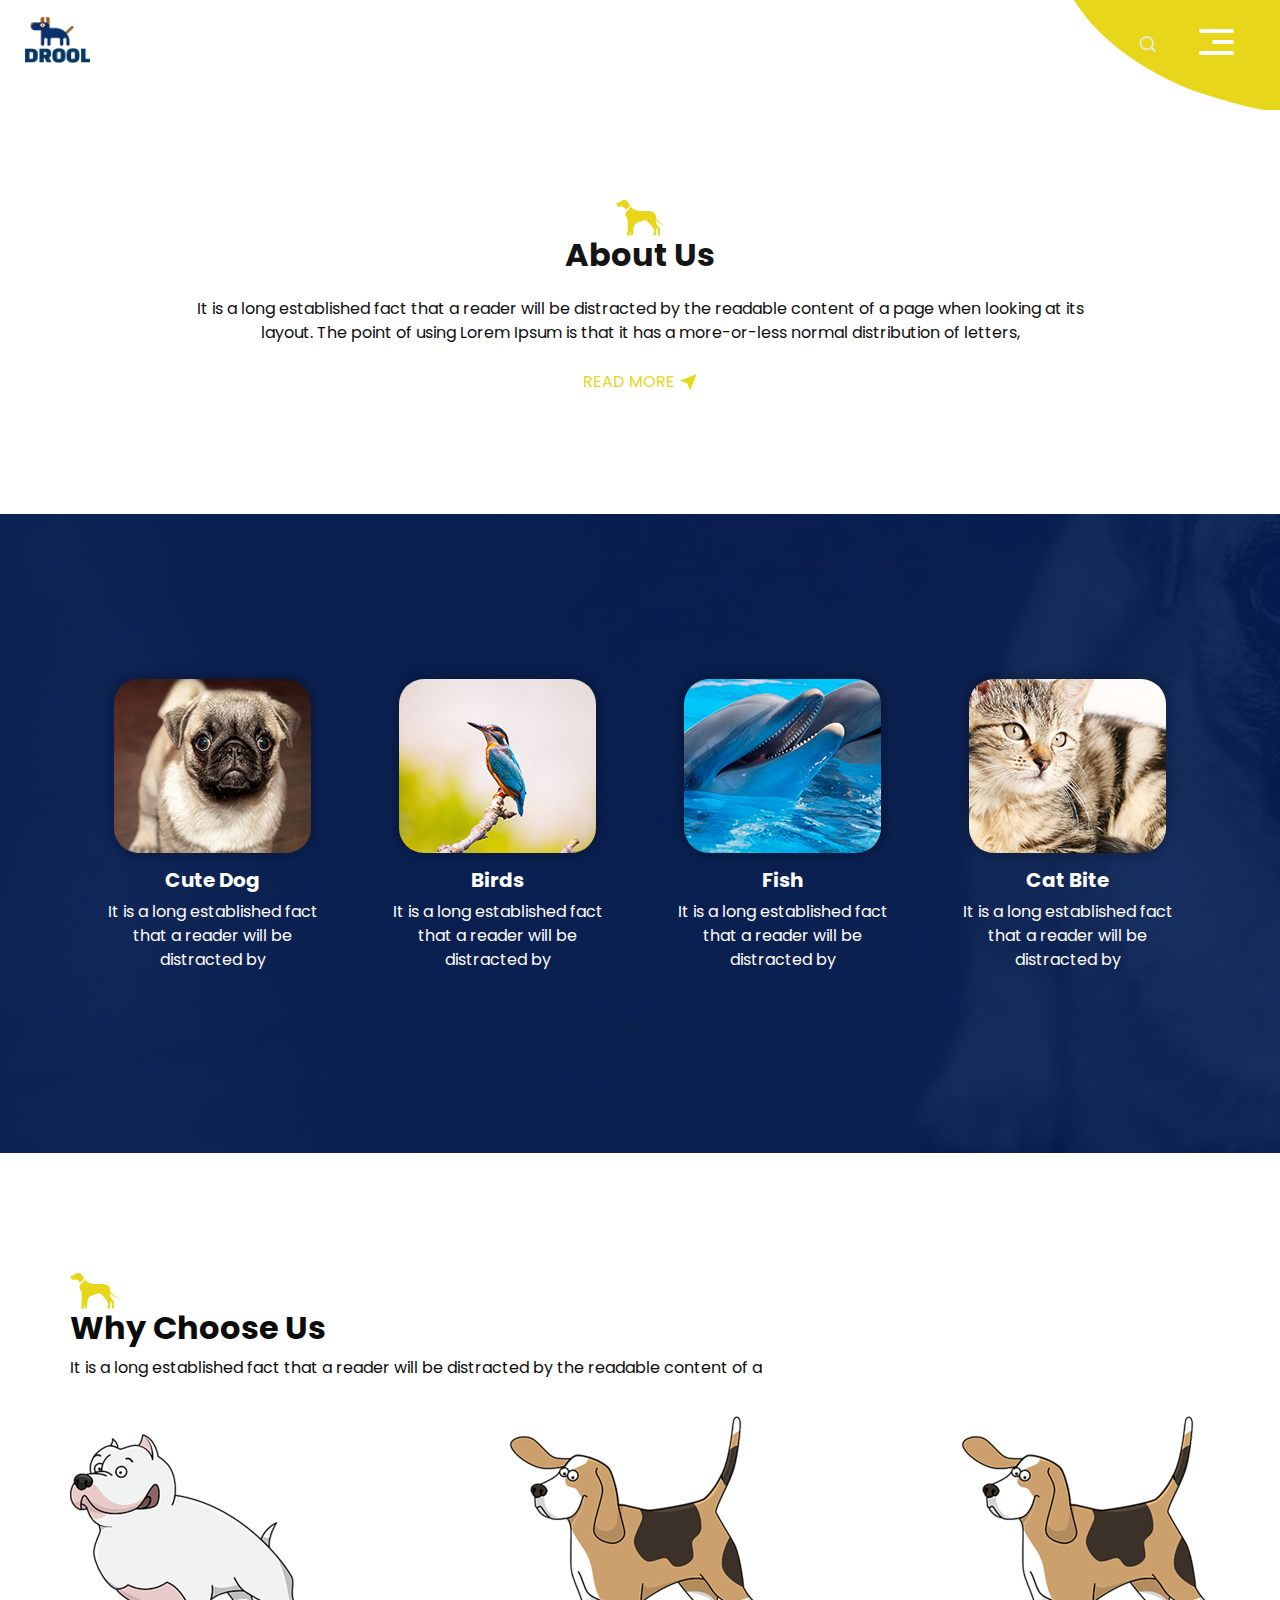
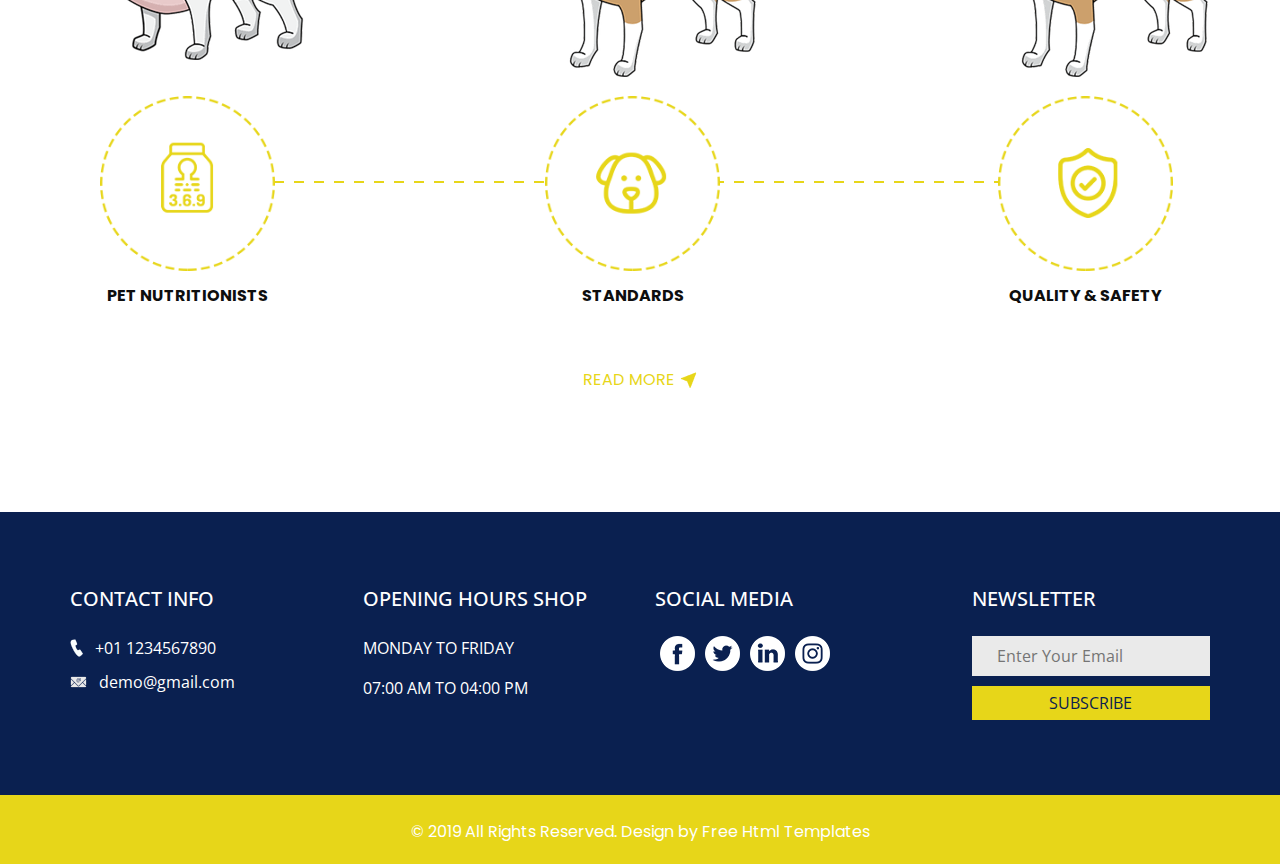
==== drool-html/about.html @ fc9a12f3 "+" ====
<!DOCTYPE html>
<html>

<head>
  <!-- Basic -->
  <meta charset="utf-8" />
  <meta http-equiv="X-UA-Compatible" content="IE=edge" />
  <!-- Mobile Metas -->
  <meta name="viewport" content="width=device-width, initial-scale=1, shrink-to-fit=no" />
  <!-- Site Metas -->
  <meta name="keywords" content="" />
  <meta name="description" content="" />
  <meta name="author" content="" />

  <title>Drool</title>

  <!-- bootstrap core css -->
  <link rel="stylesheet" type="text/css" href="css/bootstrap.css" />

  <!-- fonts style -->
  <link href="https://fonts.googleapis.com/css?family=Open+Sans|Poppins:400,700&display=swap" rel="stylesheet">
  <!-- Custom styles for this template -->
  <link href="css/style.css" rel="stylesheet" />
  <!-- responsive style -->
  <link href="css/responsive.css" rel="stylesheet" />
</head>

<body class="sub_page">
  <div class="hero_area ">
    <!-- header section strats -->
    <header class="header_section">
      <div class="container-fluid">
        <nav class="navbar navbar-expand-lg custom_nav-container">
          <a class="navbar-brand" href="index.html">
            <img src="images/logo.png" alt="">
          </a>
          <div class="" id="">
            <div class="User_option">
              <form class="form-inline my-2  mb-3 mb-lg-0">
                <input type="search" placeholder="Search">
                <button class="btn   my-sm-0 nav_search-btn" type="submit"></button>
              </form>
            </div>

            <div class="custom_menu-btn">
              <button onclick="openNav()">
                <span class="s-1">

                </span>
                <span class="s-2">

                </span>
                <span class="s-3">

                </span>
              </button>
            </div>
            <div id="myNav" class="overlay">
              <div class="overlay-content">
                <a href="index.html">Home</a>
                <a href="detect.html">Detect</a>
                <a href="about.html">About</a>
                <a href="contact.html">Contact Us</a>
              </div>
            </div>
          </div>
        </nav>
      </div>
    </header>
    <!-- end header section -->
  </div>

  <!-- about section -->

  <section class="about_section layout_padding">
    <div class="container">
      <div class="detail-box">
        <div class="heading_container">
          <img src="images/heading-img.png" alt="">
          <h2>
            About Us
          </h2>
        </div>
        <p>
          It is a long established fact that a reader will be distracted by the readable content of a page when looking at its layout. The point of using Lorem Ipsum is that it has a more-or-less normal distribution of letters,
        </p>
        <div class="btn-box">
          <a href="">
            <span>
              Read More
            </span>
            <img src="images/link-arrow.png" alt="">
          </a>
        </div>
      </div>
    </div>
  </section>

  <!-- end about section -->

  <!-- animal section -->

  <section class="animal_section layout_padding">
    <div class="container">
      <div class="animal_container">
        <div class="box b1">
          <div class="img-box">
            <img src="images/dog.jpg" alt="">
          </div>
          <div class="detail-box">
            <h5>
              Cute Dog
            </h5>
            <p>
              It is a long established fact that a reader will be distracted by
            </p>
          </div>
        </div>
        <div class="box b2">
          <div class="img-box">
            <img src="images/bird.jpg" alt="">
          </div>
          <div class="detail-box">
            <h5>
              Birds
            </h5>
            <p>
              It is a long established fact that a reader will be distracted by
            </p>
          </div>
        </div>
        <div class="box b1">
          <div class="img-box">
            <img src="images/fish.jpg" alt="">
          </div>
          <div class="detail-box">
            <h5>
              Fish
            </h5>
            <p>
              It is a long established fact that a reader will be distracted by
            </p>
          </div>
        </div>
        <div class="box b2">
          <div class="img-box">
            <img src="images/cat.jpg" alt="">
          </div>
          <div class="detail-box">
            <h5>
              Cat Bite
            </h5>
            <p>
              It is a long established fact that a reader will be distracted by
            </p>
          </div>
        </div>
      </div>
    </div>
  </section>

  <!-- end animal section -->

  <!-- us section -->

  <section class="us_section layout_padding">
    <div class="container">
      <div class="heading_container">
        <img src="images/heading-img.png" alt="">
        <h2>
          Why Choose Us
        </h2>
        <p>
          It is a long established fact that a reader will be distracted by the readable content of a
        </p>
      </div>
      <div class="us_container">
        <div class="box">
          <div class="img1-box">
            <img src="images/pet1.png" alt="">
          </div>
          <div class="img2-box">
            <img src="images/omega.png" alt="">
          </div>
          <div class="detail-box">
            <h6>
              PET NUTRITIONISTS
            </h6>
          </div>
        </div>
        <div class="box">
          <div class="img1-box">
            <img src="images/pet2.png" alt="">
          </div>
          <div class="img2-box">
            <img src="images/dog.png" alt="">
          </div>
          <div class="detail-box">
            <h6>
              STANDARDS
            </h6>
          </div>
        </div>
        <div class="box">
          <div class="img1-box">
            <img src="images/pet2.png" alt="">
          </div>
          <div class="img2-box">
            <img src="images/shield.png" alt="">
          </div>
          <div class="detail-box">
            <h6>
              QUALITY & SAFETY
            </h6>
          </div>
        </div>
      </div>
      <div class="btn-box">
        <a href="">
          <span>
            Read More
          </span>
          <img src="images/link-arrow.png" alt="">
        </a>
      </div>
    </div>
  </section>

  <!-- end us section -->


  <!-- info section -->
  <section class="info_section ">
    <div class="container">
      <div class="row">
        <div class="col-md-6 col-lg-3">
          <div class="info_contact">
            <h5>
              CONTACT INFO
            </h5>
            <div>
              <img src="images/call.png" alt="" />
              <p>
                +01 1234567890
              </p>
            </div>
            <div>
              <img src="images/mail.png" alt="" />
              <p>
                demo@gmail.com
              </p>
            </div>
          </div>
        </div>
        <div class="col-md-6 col-lg-3">
          <div class="info_time">
            <h5>
              Opening Hours Shop
            </h5>
            <div>
              <p>
                Monday to friday
              </p>
            </div>
            <div>
              <p>
                07:00 am to 04:00 pm
              </p>
            </div>
          </div>
        </div>

        <div class="col-md-6 col-lg-3">
          <div class="info_social">
            <h5>
              social media
            </h5>
            <div class="social_container">
              <div>
                <a href="">
                  <img src="images/fb.png" alt="" />
                </a>
              </div>
              <div>
                <a href="">
                  <img src="images/twitter.png" alt="" />
                </a>
              </div>
              <div>
                <a href="">
                  <img src="images/linkedin.png" alt="" />
                </a>
              </div>
              <div>
                <a href="">
                  <img src="images/instagram.png" alt="" />
                </a>
              </div>
            </div>
          </div>
        </div>
        <div class="col-md-6 col-lg-3">
          <div class="info_form pl-lg-4">
            <h5>
              Newsletter
            </h5>
            <form action="">
              <input type="text" placeholder="Enter Your Email" />
              <button type="submit">
                Subscribe
              </button>
            </form>
          </div>
        </div>
      </div>
    </div>
  </section>

  <!-- end info_section -->


  <!-- footer section -->
  <section class="container-fluid footer_section ">
    <p>
      &copy; 2019 All Rights Reserved. Design by
      <a href="https://html.design/">Free Html Templates</a>
    </p>
  </section>
  <!-- end  footer section -->


  <script type="text/javascript" src="js/jquery-3.4.1.min.js"></script>
  <script type="text/javascript" src="js/bootstrap.js"></script>
  <script>
    function openNav() {
      document.getElementById("myNav").classList.toggle("menu_width")
      document.querySelector(".custom_menu-btn").classList.toggle("menu_btn-style")
    }
  </script>

</body>

</html>
---- drool-html/css/style.css ----
body {
  font-family: "Poppins", sans-serif;
  color: #0c0c0c;
  background-color: #ffffff;
}

.layout_padding {
  padding-top: 120px;
  padding-bottom: 120px;
}

.layout_padding2 {
  padding-top: 45px;
  padding-bottom: 45px;
}

.layout_padding2-top {
  padding-top: 45px;
}

.layout_padding2-bottom {
  padding-bottom: 45px;
}

.layout_padding-top {
  padding-top: 120px;
}

.layout_padding-bottom {
  padding-bottom: 120px;
}

.heading_container {
  display: -webkit-box;
  display: -ms-flexbox;
  display: flex;
  -webkit-box-orient: vertical;
  -webkit-box-direction: normal;
      -ms-flex-direction: column;
          flex-direction: column;
  -webkit-box-align: start;
      -ms-flex-align: start;
          align-items: flex-start;
}

.heading_container img {
  max-width: 50px;
}

.heading_container h2 {
  font-weight: bold;
}

/*header section*/
.hero_area {
  height: 100vh;
  background-image: url(../images/hero-bg.jpg);
  background-size: cover;
  display: -webkit-box;
  display: -ms-flexbox;
  display: flex;
  -webkit-box-orient: vertical;
  -webkit-box-direction: normal;
      -ms-flex-direction: column;
          flex-direction: column;
  position: relative;
}

.hero_area::before {
  content: "";
  position: absolute;
  top: 0;
  right: 0;
  width: 45%;
  height: 88%;
  background-image: url(../images/hero-bg2.png);
  background-size: cover;
  background-position: left bottom;
  background-repeat: no-repeat;
}

.sub_page .hero_area {
  height: auto;
  background: none;
}

.sub_page .hero_area::before {
  width: 225px;
  height: 110px;
}

.header_section .container-fluid {
  padding-right: 25px;
  padding-left: 25px;
}

.header_section .nav_container {
  margin: 0 auto;
}

.custom_nav-container.navbar-expand-lg .navbar-nav .nav-item .nav-link {
  padding: 10px 15px;
  color: #060606;
  text-align: center;
  text-transform: uppercase;
}

.custom_nav-container.navbar-expand-lg .navbar-nav .nav-item.active .nav-link, .custom_nav-container.navbar-expand-lg .navbar-nav .nav-item:hover .nav-link {
  color: #e7d619;
}

a,
a:hover,
a:focus {
  text-decoration: none;
}

a:hover,
a:focus {
  color: initial;
}

.btn,
.btn:focus {
  outline: none !important;
  -webkit-box-shadow: none;
          box-shadow: none;
}

.custom_nav-container .nav_search-btn {
  background-image: url(../images/search-icon.png);
  background-size: 17px;
  background-repeat: no-repeat;
  background-position: center;
  width: 35px;
  height: 35px;
  padding: 0;
  border: none;
}

.navbar-brand {
  display: -webkit-box;
  display: -ms-flexbox;
  display: flex;
  -webkit-box-orient: vertical;
  -webkit-box-direction: normal;
      -ms-flex-direction: column;
          flex-direction: column;
  -webkit-box-align: center;
      -ms-flex-align: center;
          align-items: center;
}

.navbar-brand img {
  width: 65px;
}

.custom_nav-container {
  z-index: 99999;
  padding: 0;
  height: 80px;
  -webkit-box-pack: justify;
      -ms-flex-pack: justify;
          justify-content: space-between;
}

.custom_nav-container .navbar-toggler {
  outline: none;
}

.custom_nav-container .navbar-toggler .navbar-toggler-icon {
  background-image: url(../images/menu.png);
  background-size: 50px;
  width: 30px;
  height: 30px;
}

.lg_toggl-btn {
  background-color: transparent;
  border: none;
  outline: none;
  width: 56px;
  height: 40px;
  cursor: pointer;
}

.lg_toggl-btn:focus {
  outline: none;
}

.User_option {
  display: -webkit-box;
  display: -ms-flexbox;
  display: flex;
  -webkit-box-align: center;
      -ms-flex-align: center;
          align-items: center;
  margin-left: auto;
  margin-right: 75px;
}

.User_option .form-inline {
  position: relative;
  margin-right: 15px;
}

.User_option .form-inline input {
  display: none;
}

.custom_menu-btn {
  z-index: 9;
  position: absolute;
  right: 15px;
  top: 7px;
}

.custom_menu-btn button {
  margin-top: 14px;
  outline: none;
  border: none;
  background-color: transparent;
}

.custom_menu-btn button span {
  display: block;
  width: 35px;
  height: 4px;
  background-color: #ffffff;
  margin: 7px 0;
  -webkit-transition: all 0.3s;
  transition: all 0.3s;
  border-radius: 5px;
}

.menu_btn-style {
  position: fixed;
  right: 29px;
  top: 7px;
}

.custom_menu-btn .s-2 {
  -webkit-transition: all 0.1s;
  transition: all 0.1s;
  width: 22px;
  margin-left: auto;
}

.menu_btn-style button .s-1 {
  -webkit-transform: rotate(45deg) translateY(16px);
          transform: rotate(45deg) translateY(16px);
}

.menu_btn-style button .s-2 {
  -webkit-transform: translateX(100px);
          transform: translateX(100px);
}

.menu_btn-style button .s-3 {
  -webkit-transform: rotate(-45deg) translateY(-16px);
          transform: rotate(-45deg) translateY(-16px);
}

.overlay {
  height: 100%;
  width: 0;
  position: fixed;
  z-index: 1;
  top: 0;
  left: 0;
  background-color: black;
  background-color: rgba(10, 32, 80, 0.95);
  overflow-x: hidden;
  -webkit-transition: 0.5s;
  transition: 0.5s;
}

.overlay .closebtn {
  position: absolute;
  top: 0;
  right: 30px;
  font-size: 60px;
}

.overlay a {
  padding: 0px;
  text-decoration: none;
  font-size: 22px;
  color: #ffffff;
  display: block;
  -webkit-transition: 0.3s;
  transition: 0.3s;
  margin-bottom: 15px;
  text-transform: uppercase;
  opacity: 0;
}

.overlay-content {
  position: relative;
  top: 30%;
  width: 100%;
  text-align: center;
  margin-top: 30px;
}

.menu_width {
  width: 100%;
}

.menu_width.overlay a {
  opacity: 1;
}

/*end header section*/
/* slider section */
.slider_section {
  -webkit-box-flex: 1;
      -ms-flex: 1;
          flex: 1;
  display: -webkit-box;
  display: -ms-flexbox;
  display: flex;
  -webkit-box-pack: center;
      -ms-flex-pack: center;
          justify-content: center;
  -webkit-box-align: center;
      -ms-flex-align: center;
          align-items: center;
  position: relative;
}

.slider_section .detail-box {
  margin: 45px 5% 0 5%;
  padding-bottom: 45px;
  border-right: 2px solid #e7d619;
}

.slider_section .detail-box h1 {
  font-weight: bold;
  color: #010001;
  font-size: 3rem;
  padding-bottom: 15px;
  position: relative;
}

.slider_section .detail-box h1 span {
  color: #e7d619;
}

.slider_section .detail-box .btn-box {
  display: -webkit-box;
  display: -ms-flexbox;
  display: flex;
  margin: 30px -5px 0 -5px;
  -ms-flex-wrap: wrap;
      flex-wrap: wrap;
}

.slider_section .detail-box .btn-box a {
  margin: 5px;
  width: 165px;
  text-align: center;
}

.slider_section .detail-box .btn-box .btn-1 {
  display: inline-block;
  padding: 10px 0px;
  background-color: #0a2050;
  color: #ffffff;
  -webkit-transition: all 0.3s;
  transition: all 0.3s;
  border: 1px solid #0a2050;
  border-radius: 0;
}

.slider_section .detail-box .btn-box .btn-1:hover {
  background-color: transparent;
  color: #0a2050;
}

.slider_section .detail-box .btn-box .btn-2 {
  display: inline-block;
  padding: 10px 0px;
  background-color: #e7d619;
  color: #ffffff;
  -webkit-transition: all 0.3s;
  transition: all 0.3s;
  border: 1px solid #e7d619;
  border-radius: 0;
}

.slider_section .detail-box .btn-box .btn-2:hover {
  background-color: transparent;
  color: #e7d619;
}

.slider_section .img-box img {
  max-width: 100%;
}

.slider_section #carouselExampleIndicators {
  width: 100%;
}

.slider_section .carousel-indicators {
  -webkit-box-align: center;
      -ms-flex-align: center;
          align-items: center;
}

.slider_section .carousel-indicators li {
  width: 12px;
  height: 12px;
  opacity: 1;
  background: none;
  border: 2px solid #e7d619;
  color: #000000;
  position: relative;
  margin: 0 4px;
  border-radius: 100%;
}

.slider_section .carousel-indicators li.active {
  width: 18px;
  height: 18px;
}

.slider_section .li_before::before {
  content: "";
  position: absolute;
  left: -5px;
  top: 3.5px;
  width: 1.5px;
  height: 17px;
  background-color: #e7d619;
  border-radius: 5px;
  -webkit-transform: rotate(25deg);
          transform: rotate(25deg);
}

.about_section .detail-box {
  text-align: center;
  width: 80%;
  margin: auto;
}

.about_section .detail-box .heading_container {
  -webkit-box-align: center;
      -ms-flex-align: center;
          align-items: center;
  text-align: center;
}

.about_section .detail-box .heading_container h2 {
  color: #151515;
}

.about_section .detail-box p {
  color: #0e0e0e;
  margin-top: 15px;
}

.about_section .detail-box .btn-box {
  display: -webkit-box;
  display: -ms-flexbox;
  display: flex;
  -webkit-box-pack: center;
      -ms-flex-pack: center;
          justify-content: center;
  margin-top: 25px;
}

.about_section .detail-box .btn-box a {
  display: -webkit-box;
  display: -ms-flexbox;
  display: flex;
  -webkit-box-align: center;
      -ms-flex-align: center;
          align-items: center;
  color: #e7d619;
  text-transform: uppercase;
}

.about_section .detail-box .btn-box a img {
  margin-left: 5px;
}

.animal_section {
  background-image: url(../images/animal-bg.jpg);
  background-size: cover;
  color: #ffffff;
}

.animal_section .animal_container {
  display: -webkit-box;
  display: -ms-flexbox;
  display: flex;
  -ms-flex-wrap: wrap;
      flex-wrap: wrap;
  -webkit-box-pack: center;
      -ms-flex-pack: center;
          justify-content: center;
}

.animal_section .animal_container .box {
  display: -webkit-box;
  display: -ms-flexbox;
  display: flex;
  -webkit-box-orient: vertical;
  -webkit-box-direction: normal;
      -ms-flex-direction: column;
          flex-direction: column;
  -webkit-box-align: center;
      -ms-flex-align: center;
          align-items: center;
  text-align: center;
  margin: 45px 2.5%;
  -ms-flex-preferred-size: 20%;
      flex-basis: 20%;
}

.animal_section .animal_container .box .img-box {
  border-radius: 25px;
  overflow: hidden;
  -webkit-box-shadow: 0 0 10px 5px rgba(0, 0, 0, 0.2);
          box-shadow: 0 0 10px 5px rgba(0, 0, 0, 0.2);
}

.animal_section .animal_container .box .img-box img {
  width: 100%;
}

.animal_section .animal_container .box .detail-box {
  margin-top: 15px;
}

.animal_section .animal_container .box .detail-box h5 {
  font-weight: bold;
}

.animal_section .animal_container .box.b1 {
  -webkit-animation: odd-box-animate 3s infinite;
          animation: odd-box-animate 3s infinite;
}

.animal_section .animal_container .box.b2 {
  -webkit-animation: even-box-animate 3s infinite;
          animation: even-box-animate 3s infinite;
}

@-webkit-keyframes odd-box-animate {
  0% {
    -webkit-transform: translateY(45px);
            transform: translateY(45px);
  }
  50% {
    -webkit-transform: translateY(-45px);
            transform: translateY(-45px);
  }
  100% {
    -webkit-transform: translateY(45px);
            transform: translateY(45px);
  }
}

@keyframes odd-box-animate {
  0% {
    -webkit-transform: translateY(45px);
            transform: translateY(45px);
  }
  50% {
    -webkit-transform: translateY(-45px);
            transform: translateY(-45px);
  }
  100% {
    -webkit-transform: translateY(45px);
            transform: translateY(45px);
  }
}

@-webkit-keyframes even-box-animate {
  0% {
    -webkit-transform: translateY(-45px);
            transform: translateY(-45px);
  }
  50% {
    -webkit-transform: translateY(45px);
            transform: translateY(45px);
  }
  100% {
    -webkit-transform: translateY(-45px);
            transform: translateY(-45px);
  }
}

@keyframes even-box-animate {
  0% {
    -webkit-transform: translateY(-45px);
            transform: translateY(-45px);
  }
  50% {
    -webkit-transform: translateY(45px);
            transform: translateY(45px);
  }
  100% {
    -webkit-transform: translateY(-45px);
            transform: translateY(-45px);
  }
}

.pet_section .row {
  -webkit-box-align: center;
      -ms-flex-align: center;
          align-items: center;
}

.pet_section .img-box {
  position: relative;
  padding-right: 45px;
}

.pet_section .img-box img {
  width: 100%;
  position: relative;
  z-index: 2;
}

.pet_section .img-box::before {
  content: "";
  position: absolute;
  top: 0;
  left: -145px;
  width: 100%;
  height: 110%;
  background-image: url(../images/pet-bg.png);
  z-index: 1;
  background-repeat: no-repeat;
}

.pet_section .detail-box p {
  color: #0e0e0e;
  margin-top: 15px;
}

.pet_section .detail-box .btn-box {
  display: -webkit-box;
  display: -ms-flexbox;
  display: flex;
  margin-top: 25px;
}

.pet_section .detail-box .btn-box a {
  display: -webkit-box;
  display: -ms-flexbox;
  display: flex;
  -webkit-box-align: center;
      -ms-flex-align: center;
          align-items: center;
  color: #e7d619;
  text-transform: uppercase;
}

.pet_section .detail-box .btn-box a img {
  margin-left: 5px;
}

.us_section .us_container {
  display: -webkit-box;
  display: -ms-flexbox;
  display: flex;
  -webkit-box-pack: justify;
      -ms-flex-pack: justify;
          justify-content: space-between;
  position: relative;
}

.us_section .us_container .box {
  display: -webkit-box;
  display: -ms-flexbox;
  display: flex;
  -webkit-box-orient: vertical;
  -webkit-box-direction: normal;
      -ms-flex-direction: column;
          flex-direction: column;
  -webkit-box-align: center;
      -ms-flex-align: center;
          align-items: center;
}

.us_section .us_container .box img {
  max-width: 100%;
}

.us_section .us_container .box .img1-box {
  height: 300px;
  display: -webkit-box;
  display: -ms-flexbox;
  display: flex;
  -webkit-box-pack: center;
      -ms-flex-pack: center;
          justify-content: center;
  -webkit-box-align: center;
      -ms-flex-align: center;
          align-items: center;
}

.us_section .us_container .box .img2-box {
  width: 175px;
  display: -webkit-box;
  display: -ms-flexbox;
  display: flex;
  -webkit-box-pack: center;
      -ms-flex-pack: center;
          justify-content: center;
}

.us_section .us_container .box .detail-box {
  margin-top: 15px;
}

.us_section .us_container .box .detail-box h6 {
  text-transform: uppercase;
  font-weight: bold;
  color: #0e0e0e;
}

.us_section .us_container::before {
  content: "";
  position: absolute;
  bottom: 25.2%;
  left: 50%;
  width: 80%;
  height: 1.5px;
  background-image: -webkit-gradient(linear, left top, right top, color-stop(50%, transparent), color-stop(50%, #e7d619));
  background-image: linear-gradient(to right, transparent 50%, #e7d619 50%);
  background-size: 20px 100%;
  z-index: -1;
  -webkit-transform: translateX(-50%);
          transform: translateX(-50%);
  -webkit-animation: border-dance 4s infinite linear;
          animation: border-dance 4s infinite linear;
}

@-webkit-keyframes border-dance {
  0% {
    background-position: 0px 0px;
  }
  100% {
    background-position: 300px 0px;
  }
}

@keyframes border-dance {
  0% {
    background-position: 0px 0px;
  }
  100% {
    background-position: 300px 0px;
  }
}

.us_section .btn-box {
  display: -webkit-box;
  display: -ms-flexbox;
  display: flex;
  -webkit-box-pack: center;
      -ms-flex-pack: center;
          justify-content: center;
  margin-top: 55px;
}

.us_section .btn-box a {
  display: -webkit-box;
  display: -ms-flexbox;
  display: flex;
  -webkit-box-align: center;
      -ms-flex-align: center;
          align-items: center;
  color: #e7d619;
  text-transform: uppercase;
}

.us_section .btn-box a img {
  margin-left: 5px;
}

.food_section {
  background: -webkit-gradient(linear, left top, left bottom, color-stop(60%, #0a2050), color-stop(60%, transparent));
  background: linear-gradient(to bottom, #0a2050 60%, transparent 60%);
}

.food_section .heading_container {
  -webkit-box-align: center;
      -ms-flex-align: center;
          align-items: center;
  text-align: center;
  color: #ffffff;
}

.food_section .food_container {
  display: -webkit-box;
  display: -ms-flexbox;
  display: flex;
  -webkit-box-pack: justify;
      -ms-flex-pack: justify;
          justify-content: space-between;
  -webkit-box-align: end;
      -ms-flex-align: end;
          align-items: flex-end;
}

.food_section .food_container .box {
  display: -webkit-box;
  display: -ms-flexbox;
  display: flex;
  -webkit-box-orient: vertical;
  -webkit-box-direction: normal;
      -ms-flex-direction: column;
          flex-direction: column;
  -webkit-box-align: center;
      -ms-flex-align: center;
          align-items: center;
  text-align: center;
  margin: 45px 20px 0 20px;
}

.food_section .food_container .box .img-box img {
  max-width: 100%;
}

.food_section .food_container .box .detail-box {
  margin-top: 15px;
}

.food_section .food_container .box .detail-box h6 {
  color: #e7d619;
  text-transform: uppercase;
}

.food_section .food_container .box .detail-box h3 {
  font-weight: bold;
  color: #e7d619;
}

.food_section .food_container .box .detail-box h3 span {
  color: #0a2050;
}

.food_section .food_container .box .detail-box a {
  display: inline-block;
  padding: 8px 45px;
  background-color: #0a2050;
  color: #e7d619;
  -webkit-transition: all 0.3s;
  transition: all 0.3s;
  border: 1px solid #0a2050;
  border-radius: 0;
  margin-top: 15px;
}

.food_section .food_container .box .detail-box a:hover {
  background-color: transparent;
  color: #0a2050;
}

.client_section {
  background-image: url(../images/client-bg.jpg);
  background-size: cover;
}

.client_section #carouselExampleControls {
  display: -webkit-box;
  display: -ms-flexbox;
  display: flex;
  -webkit-box-align: center;
      -ms-flex-align: center;
          align-items: center;
}

.client_section .box {
  display: -webkit-box;
  display: -ms-flexbox;
  display: flex;
  margin-top: 75px;
}

.client_section .box .img-box {
  margin-right: 25px;
  min-width: 250px;
}

.client_section .box .img-box img {
  width: 100%;
}

.client_section .box .detail-box h4 {
  text-transform: uppercase;
  font-size: 24px;
}

.client_section .box .detail-box img {
  width: 25px;
}

.client_section .carousel_btn-box {
  display: -webkit-box;
  display: -ms-flexbox;
  display: flex;
  -webkit-box-align: center;
      -ms-flex-align: center;
          align-items: center;
}

.client_section .carousel_btn-box .carousel-control-prev,
.client_section .carousel_btn-box .carousel-control-next {
  position: unset;
  width: 45px;
  height: 45px;
  background-color: #e7d619;
  opacity: 1;
  border-radius: 100%;
  background-repeat: no-repeat;
  background-position: center;
  margin: 0 3px;
}

.client_section .carousel_btn-box .carousel-control-prev:hover,
.client_section .carousel_btn-box .carousel-control-next:hover {
  background-color: #000000;
}

.client_section .carousel_btn-box .carousel-control-prev {
  background-image: url(../images/prev.png);
}

.client_section .carousel_btn-box .carousel-control-next {
  background-image: url(../images/next.png);
}

.contact_section {
  position: relative;
}

.contact_section .form_container {
  padding: 0 35px;
}

.contact_section form {
  margin-top: 45px;
}

.contact_section input {
  width: 100%;
  border: none;
  height: 50px;
  margin-bottom: 25px;
  padding-left: 15px;
  background-color: #ebebeb;
  outline: none;
  color: #101010;
}

.contact_section input::-webkit-input-placeholder {
  color: #979696;
}

.contact_section input:-ms-input-placeholder {
  color: #979696;
}

.contact_section input::-ms-input-placeholder {
  color: #979696;
}

.contact_section input::placeholder {
  color: #979696;
}

.contact_section input.message-box {
  height: 120px;
}

.contact_section button {
  display: inline-block;
  padding: 10px 45px;
  background-color: #e7d619;
  color: #ffffff;
  -webkit-transition: all 0.3s;
  transition: all 0.3s;
  border: 1px solid #e7d619;
  border-radius: 0;
  color: #fff;
  margin-top: 35px;
}

.contact_section button:hover {
  background-color: transparent;
  color: #e7d619;
}

.contact_section .map_container {
  height: 725px;
  border-radius: 100% 0 0 0;
  overflow: hidden;
  margin-left: 45px;
}

.contact_section .map_container .map-responsive {
  height: 100%;
}

.info_section {
  background-color: #0a2050;
  color: #ffffff;
  padding: 40px 0 75px 0;
  font-family: "Open Sans", sans-serif;
}

.info_section .row > div {
  margin-top: 35px;
}

.info_section h5 {
  text-transform: uppercase;
  margin-bottom: 25px;
}

.info_time p {
  text-transform: uppercase;
}

.info_form input {
  width: 100%;
  border: none;
  height: 40px;
  margin-bottom: 10px;
  padding-left: 25px;
  background-color: #eaeaea;
  outline: none;
  color: #101010;
}

.info_form button {
  width: 100%;
  outline: none;
  border: none;
  color: #fff;
  text-transform: uppercase;
  display: inline-block;
  padding: 4px 45px;
  background-color: #e7d619;
  color: #0a2050;
  -webkit-transition: all 0.3s;
  transition: all 0.3s;
  border: 1px solid #e7d619;
  border-radius: 0;
}

.info_form button:hover {
  background-color: transparent;
  color: #e7d619;
}

.info_social .social_container {
  display: -webkit-box;
  display: -ms-flexbox;
  display: flex;
}

.info_social .social_container a {
  margin: 0 5px;
}

.info_social .social_container a img {
  width: 35px;
}

.info_contact > div {
  display: -webkit-box;
  display: -ms-flexbox;
  display: flex;
  -webkit-box-align: center;
      -ms-flex-align: center;
          align-items: center;
  margin: 10px 0;
}

.info_contact > div img {
  height: auto;
  margin-right: 12px;
}

.info_contact > div p {
  margin: 0;
}

/* footer section*/
.footer_section {
  display: -webkit-box;
  display: -ms-flexbox;
  display: flex;
  -webkit-box-orient: vertical;
  -webkit-box-direction: normal;
      -ms-flex-direction: column;
          flex-direction: column;
  -webkit-box-pack: center;
      -ms-flex-pack: center;
          justify-content: center;
  background-color: #e7d619;
}

.footer_section p {
  color: #ffffff;
  margin: 0;
  padding: 25px 0 20px 0;
  margin: 0 auto;
  text-align: center;
}

.footer_section a {
  color: #ffffff;
}

/* end footer section*/
/*# sourceMappingURL=style.css.map */
---- drool-html/css/responsive.css ----
@media (max-width: 1120px) {
  .slider_section .detail-box {
    border: none;
  }
}

@media (max-width: 992px) {
  .hero_area {
    height: auto;
  }

  .slider_section {
    padding-bottom: 75px;
  }

  .carousel-indicators {
    bottom: -35px;
  }

  .animal_section .animal_container .box {
    flex-basis: 45%;
  }

  .contact_section .form_container {
    padding: 0;
  }
}

@media (max-width: 768px) {


  .layout_padding {
    padding-top: 90px;
    padding-bottom: 90px;
  }

  .layout_padding-top {
    padding-top: 90px;
  }

  .layout_padding-bottom {
    padding-bottom: 90px;
  }

  .hero_area::before {
    width: 225px;
    height: 110px;
  }

  .slider_section .detail-box {
    text-align: center;
  }

  .slider_section .detail-box .btn-box {
    justify-content: center;
  }

  .about_section .detail-box {
    width: 100%;
  }

  .slider_section .img-box {
    margin-bottom: 35px;
  }

  .us_section .us_container {
    flex-direction: column;
  }

  .us_section .us_container .box:not(:last-child) {
    margin-bottom: 45px;
  }

  .us_section .us_container::before {
    display: none;
  }

  .pet_section .img-box {
    padding: 0;
    margin-left: 75px;
  }

  .pet_section .detail-box {

    margin-top: 90px;

  }

  .pet_section .detail-box .heading_container {

    align-items: flex-start;
    text-align: left;

  }

  .food_section {
    background: linear-gradient(to bottom, #0a2050 30%, transparent 30%);

  }

  .food_section .food_container {
    flex-direction: column;
    align-items: center;
  }

  .food_section .food_container .box:not(:last-child) {
    margin-bottom: 35px;
  }

  .client_section #carouselExampleControls {
    flex-direction: column;
    align-items: center;
  }

  .client_section .carousel_btn-box {
    margin-top: 45px;
  }

  .contact_section .map_container {
    margin: 0;
  }

  .info_section .row>div {

    text-align: center;
    display: flex;
    flex-direction: column;
    align-items: center;

  }

}

@media (max-width: 576px) {
  .heading_container {
    align-items: center;
    text-align: center;
  }

  .slider_section .detail-box h1 {
    font-size: 2.5rem;
  }

  .animal_section .animal_container .box {
    flex-basis: 95%;
    animation: none !important;
  }


  .client_section .box {
    flex-direction: column;
    align-items: center;
    text-align: center;
  }

  .client_section .box .img-box {
    margin: 0;
    margin-bottom: 25px;
  }

  .contact_section .map_container {
    height: 475px;
  }

}

@media (max-width: 480px) {
  .pet_section .img-box::before {
    background-size: cover;
  }
}

@media (max-width: 420px) {}

@media (max-width: 375px) {
  .contact_section .map_container {
    height: 400px;
  }
}

@media (min-width: 1200px) {
  .container {
    max-width: 1170px;
  }
}
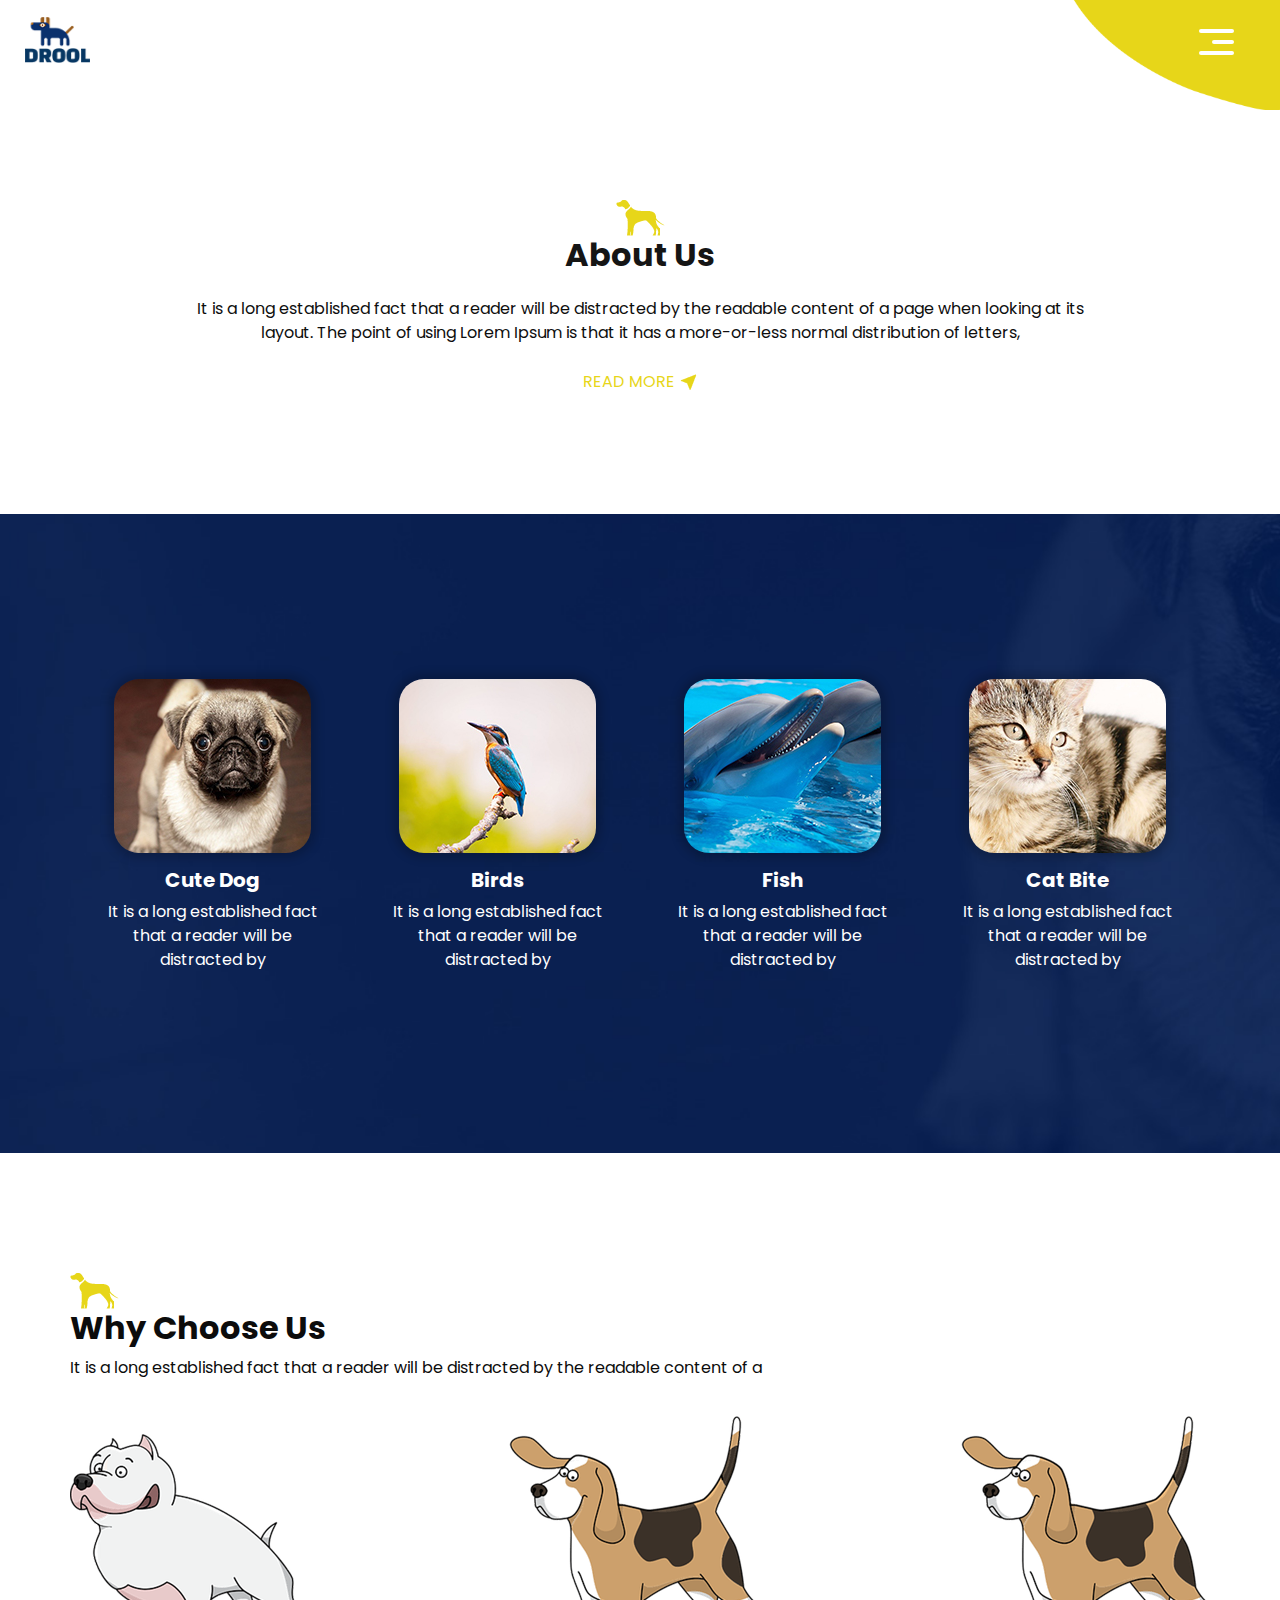
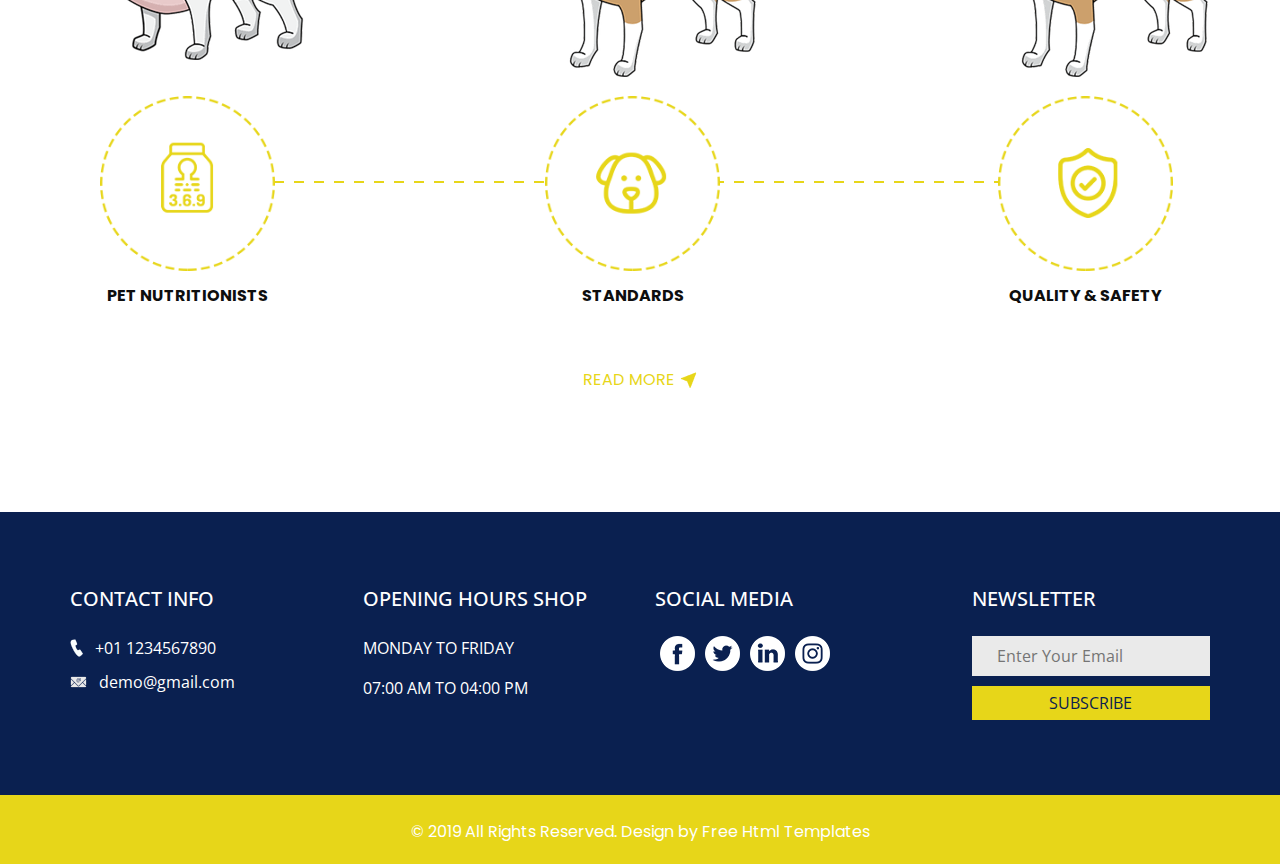
==== commit f8dd917e: "+" ====
--- a/drool-html/about.html
+++ b/drool-html/about.html
@@ -38,7 +38,6 @@
             <div class="User_option">
               <form class="form-inline my-2  mb-3 mb-lg-0">
                 <input type="search" placeholder="Search">
-                <button class="btn   my-sm-0 nav_search-btn" type="submit"></button>
               </form>
             </div>
 
--- a/drool-html/css/style.css
+++ b/drool-html/css/style.css
@@ -1,6 +1,6 @@
 body {
-  font-family: "Poppins",- sans-serif;
+  font-family: "Poppins",
+    sans-serif;
   color: #0c0c0c;
   background-color: #ffffff;
 }
@@ -37,11 +37,11 @@
   display: flex;
   -webkit-box-orient: vertical;
   -webkit-box-direction: normal;
-      -ms-flex-direction: column;
-          flex-direction: column;
+  -ms-flex-direction: column;
+  flex-direction: column;
   -webkit-box-align: start;
-      -ms-flex-align: start;
-          align-items: flex-start;
+  -ms-flex-align: start;
+  align-items: flex-start;
 }
 
 .heading_container img {
@@ -62,8 +62,8 @@
   display: flex;
   -webkit-box-orient: vertical;
   -webkit-box-direction: normal;
-      -ms-flex-direction: column;
-          flex-direction: column;
+  -ms-flex-direction: column;
+  flex-direction: column;
   position: relative;
 }
 
@@ -106,7 +106,8 @@
   text-transform: uppercase;
 }
 
-.custom_nav-container.navbar-expand-lg .navbar-nav .nav-item.active .nav-link, .custom_nav-container.navbar-expand-lg .navbar-nav .nav-item:hover .nav-link {
+.custom_nav-container.navbar-expand-lg .navbar-nav .nav-item.active .nav-link,
+.custom_nav-container.navbar-expand-lg .navbar-nav .nav-item:hover .nav-link {
   color: #e7d619;
 }
 
@@ -125,7 +126,7 @@
 .btn:focus {
   outline: none !important;
   -webkit-box-shadow: none;
-          box-shadow: none;
+  box-shadow: none;
 }
 
 .custom_nav-container .nav_search-btn {
@@ -145,11 +146,11 @@
   display: flex;
   -webkit-box-orient: vertical;
   -webkit-box-direction: normal;
-      -ms-flex-direction: column;
-          flex-direction: column;
-  -webkit-box-align: center;
-      -ms-flex-align: center;
-          align-items: center;
+  -ms-flex-direction: column;
+  flex-direction: column;
+  -webkit-box-align: center;
+  -ms-flex-align: center;
+  align-items: center;
 }
 
 .navbar-brand img {
@@ -161,8 +162,8 @@
   padding: 0;
   height: 80px;
   -webkit-box-pack: justify;
-      -ms-flex-pack: justify;
-          justify-content: space-between;
+  -ms-flex-pack: justify;
+  justify-content: space-between;
 }
 
 .custom_nav-container .navbar-toggler {
@@ -194,8 +195,8 @@
   display: -ms-flexbox;
   display: flex;
   -webkit-box-align: center;
-      -ms-flex-align: center;
-          align-items: center;
+  -ms-flex-align: center;
+  align-items: center;
   margin-left: auto;
   margin-right: 75px;
 }
@@ -249,17 +250,17 @@
 
 .menu_btn-style button .s-1 {
   -webkit-transform: rotate(45deg) translateY(16px);
-          transform: rotate(45deg) translateY(16px);
+  transform: rotate(45deg) translateY(16px);
 }
 
 .menu_btn-style button .s-2 {
   -webkit-transform: translateX(100px);
-          transform: translateX(100px);
+  transform: translateX(100px);
 }
 
 .menu_btn-style button .s-3 {
   -webkit-transform: rotate(-45deg) translateY(-16px);
-          transform: rotate(-45deg) translateY(-16px);
+  transform: rotate(-45deg) translateY(-16px);
 }
 
 .overlay {
@@ -304,6 +305,31 @@
   margin-top: 30px;
 }
 
+.overlay-content a {
+  transition: transform 0.3s, font-weight 0.3s;
+}
+
+.overlay-content a:hover {
+  font-weight: bold;
+  transform: translateY(-10px);
+}
+
+/* Tablet devices */
+@media (min-width: 768px) {
+  .overlay-content a {
+    font-size: 16px;
+    margin-bottom: 30px;
+  }
+}
+
+/* PC devices */
+@media (min-width: 1024px) {
+  .overlay-content a {
+    font-size: 24px;
+    margin-bottom: 50px;
+  }
+}
+
 .menu_width {
   width: 100%;
 }
@@ -316,17 +342,17 @@
 /* slider section */
 .slider_section {
   -webkit-box-flex: 1;
-      -ms-flex: 1;
-          flex: 1;
+  -ms-flex: 1;
+  flex: 1;
   display: -webkit-box;
   display: -ms-flexbox;
   display: flex;
   -webkit-box-pack: center;
-      -ms-flex-pack: center;
-          justify-content: center;
-  -webkit-box-align: center;
-      -ms-flex-align: center;
-          align-items: center;
+  -ms-flex-pack: center;
+  justify-content: center;
+  -webkit-box-align: center;
+  -ms-flex-align: center;
+  align-items: center;
   position: relative;
 }
 
@@ -354,7 +380,7 @@
   display: flex;
   margin: 30px -5px 0 -5px;
   -ms-flex-wrap: wrap;
-      flex-wrap: wrap;
+  flex-wrap: wrap;
 }
 
 .slider_section .detail-box .btn-box a {
@@ -405,8 +431,8 @@
 
 .slider_section .carousel-indicators {
   -webkit-box-align: center;
-      -ms-flex-align: center;
-          align-items: center;
+  -ms-flex-align: center;
+  align-items: center;
 }
 
 .slider_section .carousel-indicators li {
@@ -436,7 +462,7 @@
   background-color: #e7d619;
   border-radius: 5px;
   -webkit-transform: rotate(25deg);
-          transform: rotate(25deg);
+  transform: rotate(25deg);
 }
 
 .about_section .detail-box {
@@ -447,8 +473,8 @@
 
 .about_section .detail-box .heading_container {
   -webkit-box-align: center;
-      -ms-flex-align: center;
-          align-items: center;
+  -ms-flex-align: center;
+  align-items: center;
   text-align: center;
 }
 
@@ -466,8 +492,8 @@
   display: -ms-flexbox;
   display: flex;
   -webkit-box-pack: center;
-      -ms-flex-pack: center;
-          justify-content: center;
+  -ms-flex-pack: center;
+  justify-content: center;
   margin-top: 25px;
 }
 
@@ -476,8 +502,8 @@
   display: -ms-flexbox;
   display: flex;
   -webkit-box-align: center;
-      -ms-flex-align: center;
-          align-items: center;
+  -ms-flex-align: center;
+  align-items: center;
   color: #e7d619;
   text-transform: uppercase;
 }
@@ -497,10 +523,10 @@
   display: -ms-flexbox;
   display: flex;
   -ms-flex-wrap: wrap;
-      flex-wrap: wrap;
+  flex-wrap: wrap;
   -webkit-box-pack: center;
-      -ms-flex-pack: center;
-          justify-content: center;
+  -ms-flex-pack: center;
+  justify-content: center;
 }
 
 .animal_section .animal_container .box {
@@ -509,22 +535,22 @@
   display: flex;
   -webkit-box-orient: vertical;
   -webkit-box-direction: normal;
-      -ms-flex-direction: column;
-          flex-direction: column;
-  -webkit-box-align: center;
-      -ms-flex-align: center;
-          align-items: center;
+  -ms-flex-direction: column;
+  flex-direction: column;
+  -webkit-box-align: center;
+  -ms-flex-align: center;
+  align-items: center;
   text-align: center;
   margin: 45px 2.5%;
   -ms-flex-preferred-size: 20%;
-      flex-basis: 20%;
+  flex-basis: 20%;
 }
 
 .animal_section .animal_container .box .img-box {
   border-radius: 25px;
   overflow: hidden;
   -webkit-box-shadow: 0 0 10px 5px rgba(0, 0, 0, 0.2);
-          box-shadow: 0 0 10px 5px rgba(0, 0, 0, 0.2);
+  box-shadow: 0 0 10px 5px rgba(0, 0, 0, 0.2);
 }
 
 .animal_section .animal_container .box .img-box img {
@@ -541,78 +567,86 @@
 
 .animal_section .animal_container .box.b1 {
   -webkit-animation: odd-box-animate 3s infinite;
-          animation: odd-box-animate 3s infinite;
+  animation: odd-box-animate 3s infinite;
 }
 
 .animal_section .animal_container .box.b2 {
   -webkit-animation: even-box-animate 3s infinite;
-          animation: even-box-animate 3s infinite;
+  animation: even-box-animate 3s infinite;
 }
 
 @-webkit-keyframes odd-box-animate {
   0% {
     -webkit-transform: translateY(45px);
-            transform: translateY(45px);
-  }
+    transform: translateY(45px);
+  }
+
   50% {
     -webkit-transform: translateY(-45px);
-            transform: translateY(-45px);
-  }
+    transform: translateY(-45px);
+  }
+
   100% {
     -webkit-transform: translateY(45px);
-            transform: translateY(45px);
+    transform: translateY(45px);
   }
 }
 
 @keyframes odd-box-animate {
   0% {
     -webkit-transform: translateY(45px);
-            transform: translateY(45px);
-  }
+    transform: translateY(45px);
+  }
+
   50% {
     -webkit-transform: translateY(-45px);
-            transform: translateY(-45px);
-  }
+    transform: translateY(-45px);
+  }
+
   100% {
     -webkit-transform: translateY(45px);
-            transform: translateY(45px);
+    transform: translateY(45px);
   }
 }
 
 @-webkit-keyframes even-box-animate {
   0% {
     -webkit-transform: translateY(-45px);
-            transform: translateY(-45px);
-  }
+    transform: translateY(-45px);
+  }
+
   50% {
     -webkit-transform: translateY(45px);
-            transform: translateY(45px);
-  }
+    transform: translateY(45px);
+  }
+
   100% {
     -webkit-transform: translateY(-45px);
-            transform: translateY(-45px);
+    transform: translateY(-45px);
   }
 }
 
 @keyframes even-box-animate {
   0% {
     -webkit-transform: translateY(-45px);
-            transform: translateY(-45px);
-  }
+    transform: translateY(-45px);
+  }
+
   50% {
     -webkit-transform: translateY(45px);
-            transform: translateY(45px);
-  }
+    transform: translateY(45px);
+  }
+
   100% {
     -webkit-transform: translateY(-45px);
-            transform: translateY(-45px);
+    transform: translateY(-45px);
   }
 }
 
 .pet_section .row {
   -webkit-box-align: center;
-      -ms-flex-align: center;
-          align-items: center;
+  -ms-flex-align: center;
+  align-items: center;
 }
 
 .pet_section .img-box {
@@ -655,8 +689,8 @@
   display: -ms-flexbox;
   display: flex;
   -webkit-box-align: center;
-      -ms-flex-align: center;
-          align-items: center;
+  -ms-flex-align: center;
+  align-items: center;
   color: #e7d619;
   text-transform: uppercase;
 }
@@ -670,8 +704,8 @@
   display: -ms-flexbox;
   display: flex;
   -webkit-box-pack: justify;
-      -ms-flex-pack: justify;
-          justify-content: space-between;
+  -ms-flex-pack: justify;
+  justify-content: space-between;
   position: relative;
 }
 
@@ -681,11 +715,11 @@
   display: flex;
   -webkit-box-orient: vertical;
   -webkit-box-direction: normal;
-      -ms-flex-direction: column;
-          flex-direction: column;
-  -webkit-box-align: center;
-      -ms-flex-align: center;
-          align-items: center;
+  -ms-flex-direction: column;
+  flex-direction: column;
+  -webkit-box-align: center;
+  -ms-flex-align: center;
+  align-items: center;
 }
 
 .us_section .us_container .box img {
@@ -698,11 +732,11 @@
   display: -ms-flexbox;
   display: flex;
   -webkit-box-pack: center;
-      -ms-flex-pack: center;
-          justify-content: center;
-  -webkit-box-align: center;
-      -ms-flex-align: center;
-          align-items: center;
+  -ms-flex-pack: center;
+  justify-content: center;
+  -webkit-box-align: center;
+  -ms-flex-align: center;
+  align-items: center;
 }
 
 .us_section .us_container .box .img2-box {
@@ -711,8 +745,8 @@
   display: -ms-flexbox;
   display: flex;
   -webkit-box-pack: center;
-      -ms-flex-pack: center;
-          justify-content: center;
+  -ms-flex-pack: center;
+  justify-content: center;
 }
 
 .us_section .us_container .box .detail-box {
@@ -737,15 +771,16 @@
   background-size: 20px 100%;
   z-index: -1;
   -webkit-transform: translateX(-50%);
-          transform: translateX(-50%);
+  transform: translateX(-50%);
   -webkit-animation: border-dance 4s infinite linear;
-          animation: border-dance 4s infinite linear;
+  animation: border-dance 4s infinite linear;
 }
 
 @-webkit-keyframes border-dance {
   0% {
     background-position: 0px 0px;
   }
+
   100% {
     background-position: 300px 0px;
   }
@@ -755,6 +790,7 @@
   0% {
     background-position: 0px 0px;
   }
+
   100% {
     background-position: 300px 0px;
   }
@@ -765,8 +801,8 @@
   display: -ms-flexbox;
   display: flex;
   -webkit-box-pack: center;
-      -ms-flex-pack: center;
-          justify-content: center;
+  -ms-flex-pack: center;
+  justify-content: center;
   margin-top: 55px;
 }
 
@@ -775,8 +811,8 @@
   display: -ms-flexbox;
   display: flex;
   -webkit-box-align: center;
-      -ms-flex-align: center;
-          align-items: center;
+  -ms-flex-align: center;
+  align-items: center;
   color: #e7d619;
   text-transform: uppercase;
 }
@@ -792,8 +828,8 @@
 
 .food_section .heading_container {
   -webkit-box-align: center;
-      -ms-flex-align: center;
-          align-items: center;
+  -ms-flex-align: center;
+  align-items: center;
   text-align: center;
   color: #ffffff;
 }
@@ -803,11 +839,11 @@
   display: -ms-flexbox;
   display: flex;
   -webkit-box-pack: justify;
-      -ms-flex-pack: justify;
-          justify-content: space-between;
+  -ms-flex-pack: justify;
+  justify-content: space-between;
   -webkit-box-align: end;
-      -ms-flex-align: end;
-          align-items: flex-end;
+  -ms-flex-align: end;
+  align-items: flex-end;
 }
 
 .food_section .food_container .box {
@@ -816,11 +852,11 @@
   display: flex;
   -webkit-box-orient: vertical;
   -webkit-box-direction: normal;
-      -ms-flex-direction: column;
-          flex-direction: column;
-  -webkit-box-align: center;
-      -ms-flex-align: center;
-          align-items: center;
+  -ms-flex-direction: column;
+  flex-direction: column;
+  -webkit-box-align: center;
+  -ms-flex-align: center;
+  align-items: center;
   text-align: center;
   margin: 45px 20px 0 20px;
 }
@@ -874,8 +910,8 @@
   display: -ms-flexbox;
   display: flex;
   -webkit-box-align: center;
-      -ms-flex-align: center;
-          align-items: center;
+  -ms-flex-align: center;
+  align-items: center;
 }
 
 .client_section .box {
@@ -908,8 +944,8 @@
   display: -ms-flexbox;
   display: flex;
   -webkit-box-align: center;
-      -ms-flex-align: center;
-          align-items: center;
+  -ms-flex-align: center;
+  align-items: center;
 }
 
 .client_section .carousel_btn-box .carousel-control-prev,
@@ -1014,11 +1050,11 @@
   background-color: #0a2050;
   color: #ffffff;
   padding: 40px 0 75px 0;
-  font-family: "Open Sans",- sans-serif;
-}
-
-.info_section .row > div {
+  font-family: "Open Sans",
+    sans-serif;
+}
+
+.info_section .row>div {
   margin-top: 35px;
 }
 
@@ -1077,22 +1113,22 @@
   width: 35px;
 }
 
-.info_contact > div {
-  display: -webkit-box;
-  display: -ms-flexbox;
-  display: flex;
-  -webkit-box-align: center;
-      -ms-flex-align: center;
-          align-items: center;
+.info_contact>div {
+  display: -webkit-box;
+  display: -ms-flexbox;
+  display: flex;
+  -webkit-box-align: center;
+  -ms-flex-align: center;
+  align-items: center;
   margin: 10px 0;
 }
 
-.info_contact > div img {
+.info_contact>div img {
   height: auto;
   margin-right: 12px;
 }
 
-.info_contact > div p {
+.info_contact>div p {
   margin: 0;
 }
 
@@ -1103,11 +1139,11 @@
   display: flex;
   -webkit-box-orient: vertical;
   -webkit-box-direction: normal;
-      -ms-flex-direction: column;
-          flex-direction: column;
+  -ms-flex-direction: column;
+  flex-direction: column;
   -webkit-box-pack: center;
-      -ms-flex-pack: center;
-          justify-content: center;
+  -ms-flex-pack: center;
+  justify-content: center;
   background-color: #e7d619;
 }
 
